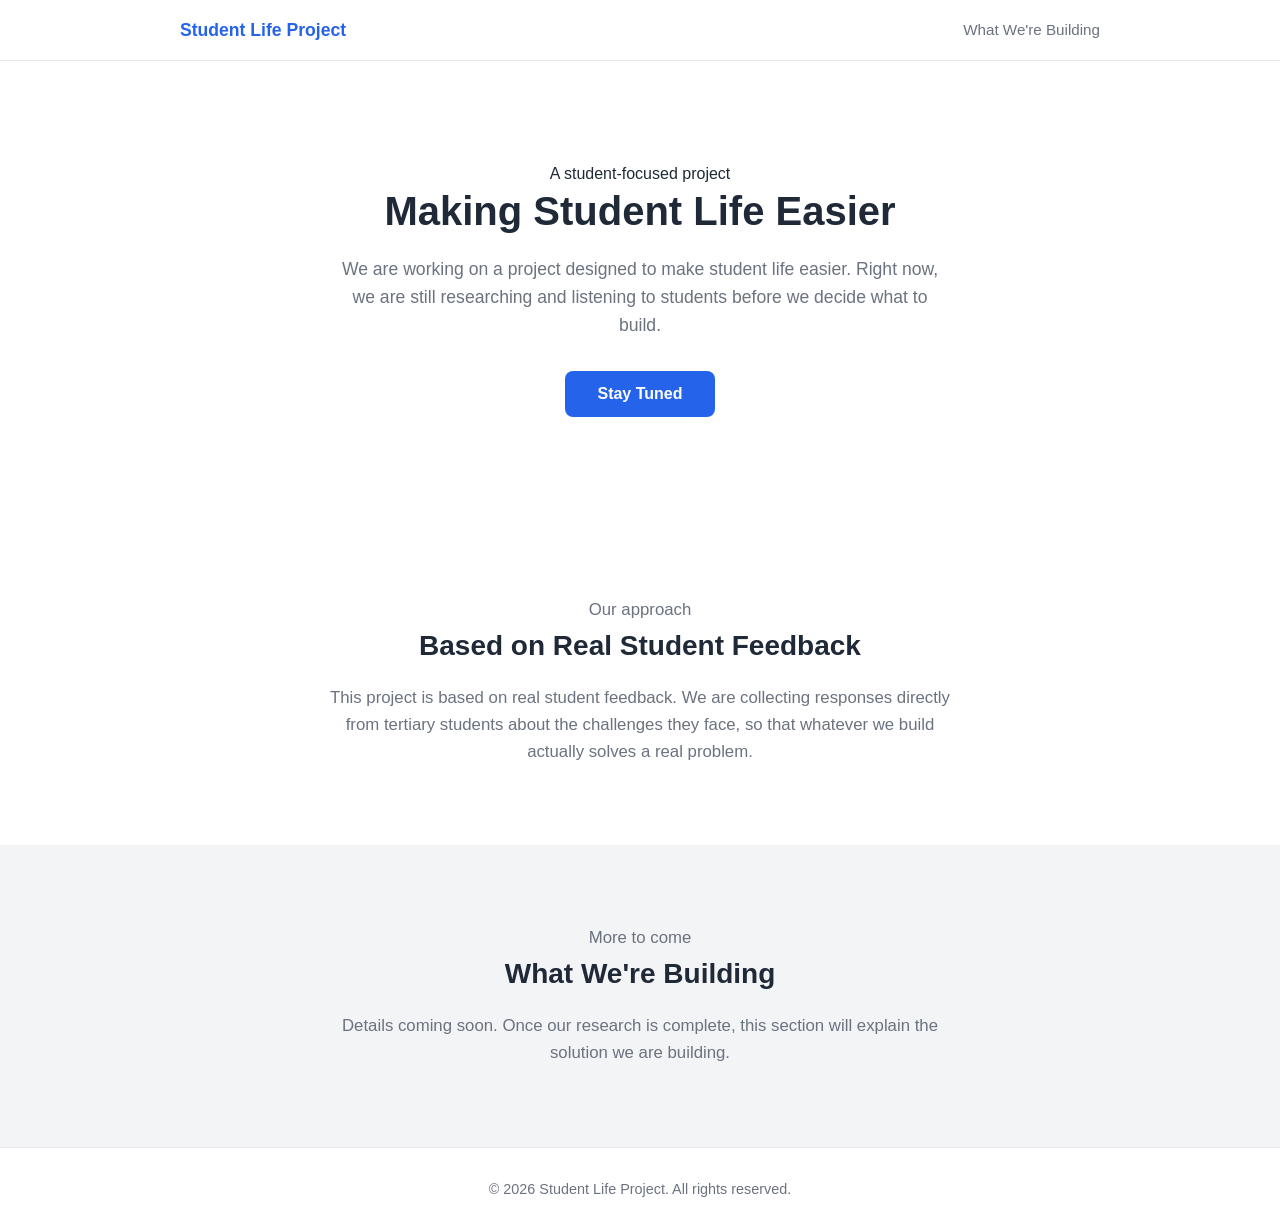
==== index.html @ 152e65e7 "Initial commit - student life project landing page" ====
<!DOCTYPE html>
<html lang="en">
<head>
  <meta charset="UTF-8">
  <meta name="viewport" content="width=device-width, initial-scale=1.0">
  <meta name="description" content="A student-focused project shaped by real student feedback.">
  <title>Student Life Project</title>
  <link rel="stylesheet" href="style.css">
  <script src="script.js" defer></script>
</head>
<body>
  <!-- Navigation bar -->
  <header class="navbar">
    <div class="nav-container">
      <a href="#top" class="logo">Student Life Project</a>
      <nav aria-label="Main navigation">
        <a href="#building" class="nav-link">What We're Building</a>
      </nav>
    </div>
  </header>

  <main id="top">
    <!-- Hero section -->
    <section class="hero" aria-labelledby="hero-title">
      <div class="container">
        <p class="eyebrow">A student-focused project</p>
        <h1 id="hero-title">Making Student Life Easier</h1>
        <p class="hero-text">
          We are working on a project designed to make student life easier.
          Right now, we are still researching and listening to students before
          we decide what to build.
        </p>
        <button id="cta-button" class="cta-button" type="button">Stay Tuned</button>
      </div>
    </section>

    <!-- Research and student feedback section -->
    <section class="section" aria-labelledby="feedback-title">
      <div class="container">
        <p class="section-label">Our approach</p>
        <h2 id="feedback-title">Based on Real Student Feedback</h2>
        <p>
          This project is based on real student feedback. We are collecting
          responses directly from tertiary students about the challenges they
          face, so that whatever we build actually solves a real problem.
        </p>
      </div>
    </section>

    <!-- Placeholder for the solution after research -->
    <section id="building" class="section section-alt" aria-labelledby="building-title">
      <div class="container">
        <p class="section-label">More to come</p>
        <h2 id="building-title">What We're Building</h2>
        <p>
          Details coming soon. Once our research is complete, this section
          will explain the solution we are building.
        </p>
      </div>
    </section>
  </main>

  <!-- Project footer -->
  <footer class="footer">
    <div class="container">
      <p>&copy; <span id="current-year">2026</span> Student Life Project. All rights reserved.</p>
    </div>
  </footer>
</body>
</html>
---- style.css ----
/* ===== COLOR VARIABLES (easy to change later) ===== */
:root {
  --primary: #2563eb;        /* Blue accent */
  --primary-dark: #1e40af;   /* Darker blue for hover */
  --text: #1f2937;           /* Main text color */
  --text-light: #6b7280;     /* Muted text color */
  --bg: #ffffff;             /* Main background */
  --bg-alt: #f3f4f6;         /* Alternate section background */
  --border: #e5e7eb;         /* Light border color */
}

/* ===== BASIC RESET ===== */
* {
  margin: 0;
  padding: 0;
  box-sizing: border-box;
}

body {
  font-family: -apple-system, BlinkMacSystemFont, "Segoe UI", Roboto, Arial, sans-serif;
  color: var(--text);
  background-color: var(--bg);
  line-height: 1.6;
}

/* Reusable centered container */
.container {
  width: 100%;
  max-width: 960px;
  margin: 0 auto;
  padding: 0 20px;
}

/* ===== NAVIGATION BAR ===== */
.navbar {
  position: sticky;
  top: 0;
  background-color: var(--bg);
  border-bottom: 1px solid var(--border);
  z-index: 100;
}

.nav-container {
  max-width: 960px;
  margin: 0 auto;
  padding: 16px 20px;
  display: flex;
  justify-content: space-between;
  align-items: center;
}

.logo {
  font-size: 1.1rem;
  font-weight: 700;
  color: var(--primary);
  text-decoration: none;
}

.nav-link {
  color: var(--text-light);
  text-decoration: none;
  font-size: 0.95rem;
}

.nav-link:hover {
  color: var(--primary);
}

/* ===== HERO SECTION ===== */
.hero {
  padding: 100px 0;
  text-align: center;
}

.hero h1 {
  font-size: 2.5rem;
  line-height: 1.2;
  margin-bottom: 20px;
}

.hero-text {
  font-size: 1.1rem;
  color: var(--text-light);
  max-width: 600px;
  margin: 0 auto 32px auto;
}

/* ===== CALL-TO-ACTION BUTTON ===== */
.cta-button {
  background-color: var(--primary);
  color: #ffffff;
  border: none;
  padding: 14px 32px;
  font-size: 1rem;
  font-weight: 600;
  border-radius: 8px;
  cursor: pointer;
  transition: background-color 0.2s ease;
}

.cta-button:hover {
  background-color: var(--primary-dark);
}

/* ===== GENERAL SECTIONS ===== */
.section {
  padding: 80px 0;
}

.section h2 {
  font-size: 1.75rem;
  margin-bottom: 16px;
  text-align: center;
}

.section p {
  font-size: 1.05rem;
  color: var(--text-light);
  max-width: 620px;
  margin: 0 auto;
  text-align: center;
}

/* Alternate background for visual separation */
.section-alt {
  background-color: var(--bg-alt);
}

/* ===== FOOTER ===== */
.footer {
  border-top: 1px solid var(--border);
  padding: 30px 0;
  text-align: center;
}

.footer p {
  font-size: 0.9rem;
  color: var(--text-light);
}

/* ===== RESPONSIVE (MOBILE) ===== */
@media (max-width: 768px) {
  .hero {
    padding: 70px 0;
  }

  .hero h1 {
    font-size: 1.9rem;
  }

  .hero-text {
    font-size: 1rem;
  }

  .section {
    padding: 60px 0;
  }

  .section h2 {
    font-size: 1.4rem;
  }

  /* Stack nav items on small screens */
  .nav-container {
    flex-direction: column;
    gap: 8px;
    text-align: center;
  }

  /* Make button easier to tap */
  .cta-button {
    width: 100%;
    max-width: 300px;
  }
}
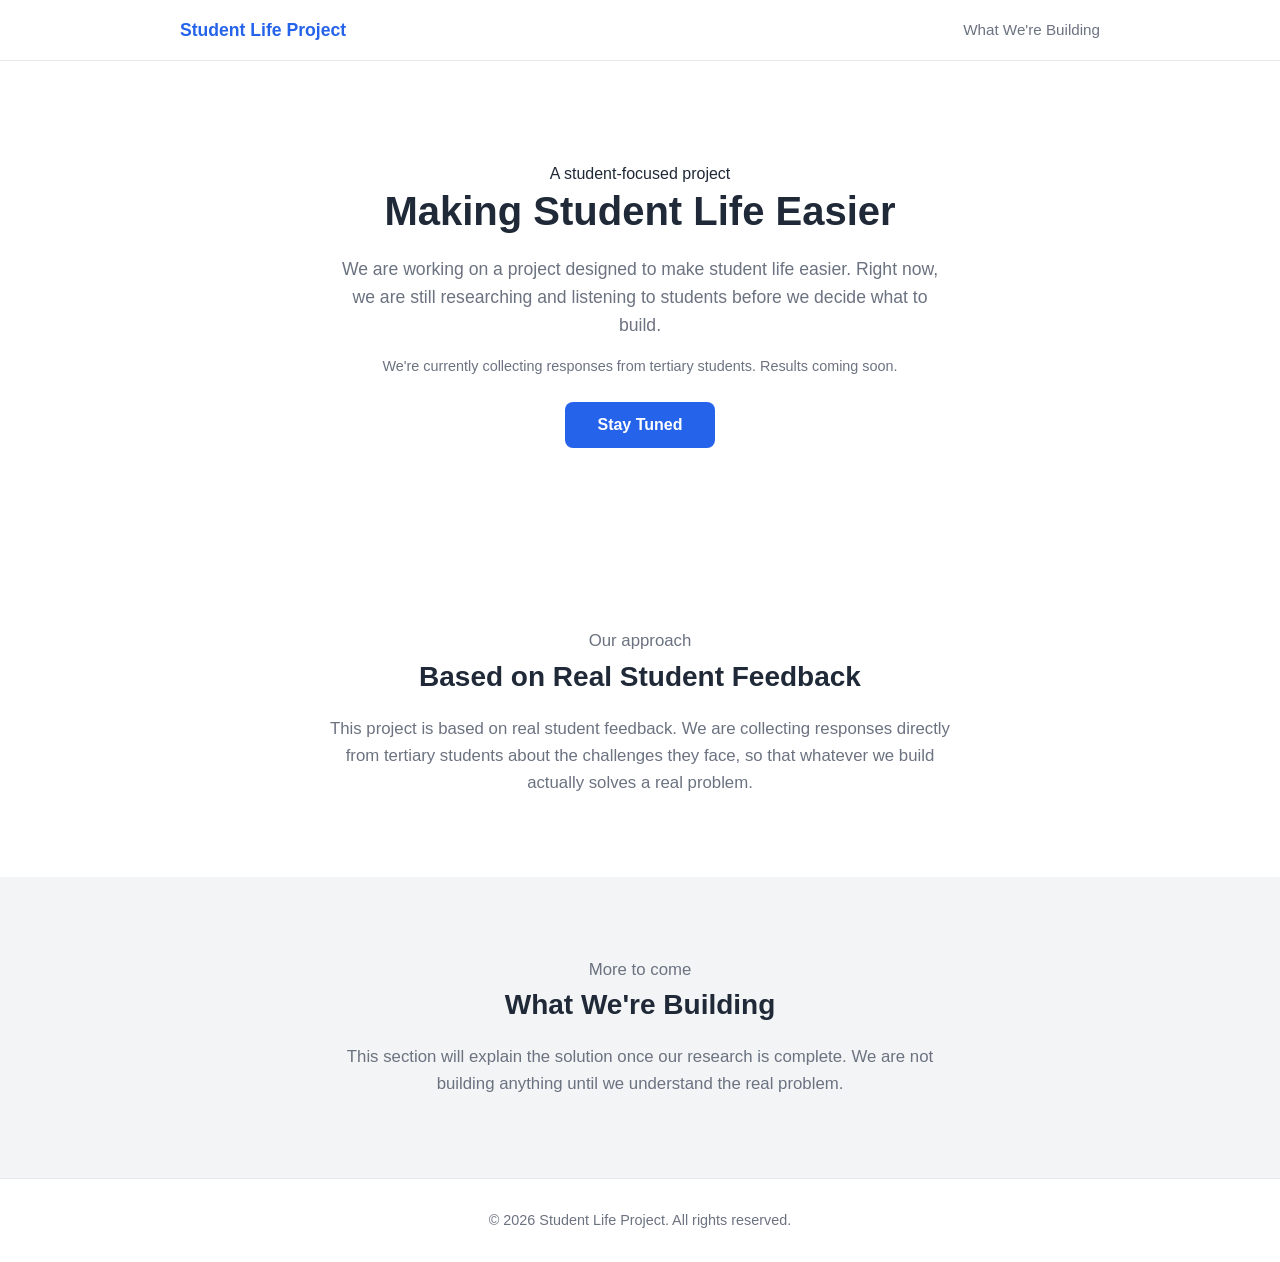
==== commit 6a0813c1: "Add README and enhance index.html with research note - Created README.md for project overview and st" ====
--- a/index.html
+++ b/index.html
@@ -30,6 +30,7 @@
           Right now, we are still researching and listening to students before
           we decide what to build.
         </p>
+        <p class="research-note">We're currently collecting responses from tertiary students. Results coming soon.</p>
         <button id="cta-button" class="cta-button" type="button">Stay Tuned</button>
       </div>
     </section>
@@ -53,8 +54,7 @@
         <p class="section-label">More to come</p>
         <h2 id="building-title">What We're Building</h2>
         <p>
-          Details coming soon. Once our research is complete, this section
-          will explain the solution we are building.
+          This section will explain the solution once our research is complete. We are not building anything until we understand the real problem.
         </p>
       </div>
     </section>
--- a/style.css
+++ b/style.css
@@ -83,6 +83,12 @@
   color: var(--text-light);
   max-width: 600px;
   margin: 0 auto 32px auto;
+}
+
+.research-note {
+  margin: -16px auto 24px;
+  color: var(--text-light);
+  font-size: 0.9rem;
 }
 
 /* ===== CALL-TO-ACTION BUTTON ===== */
